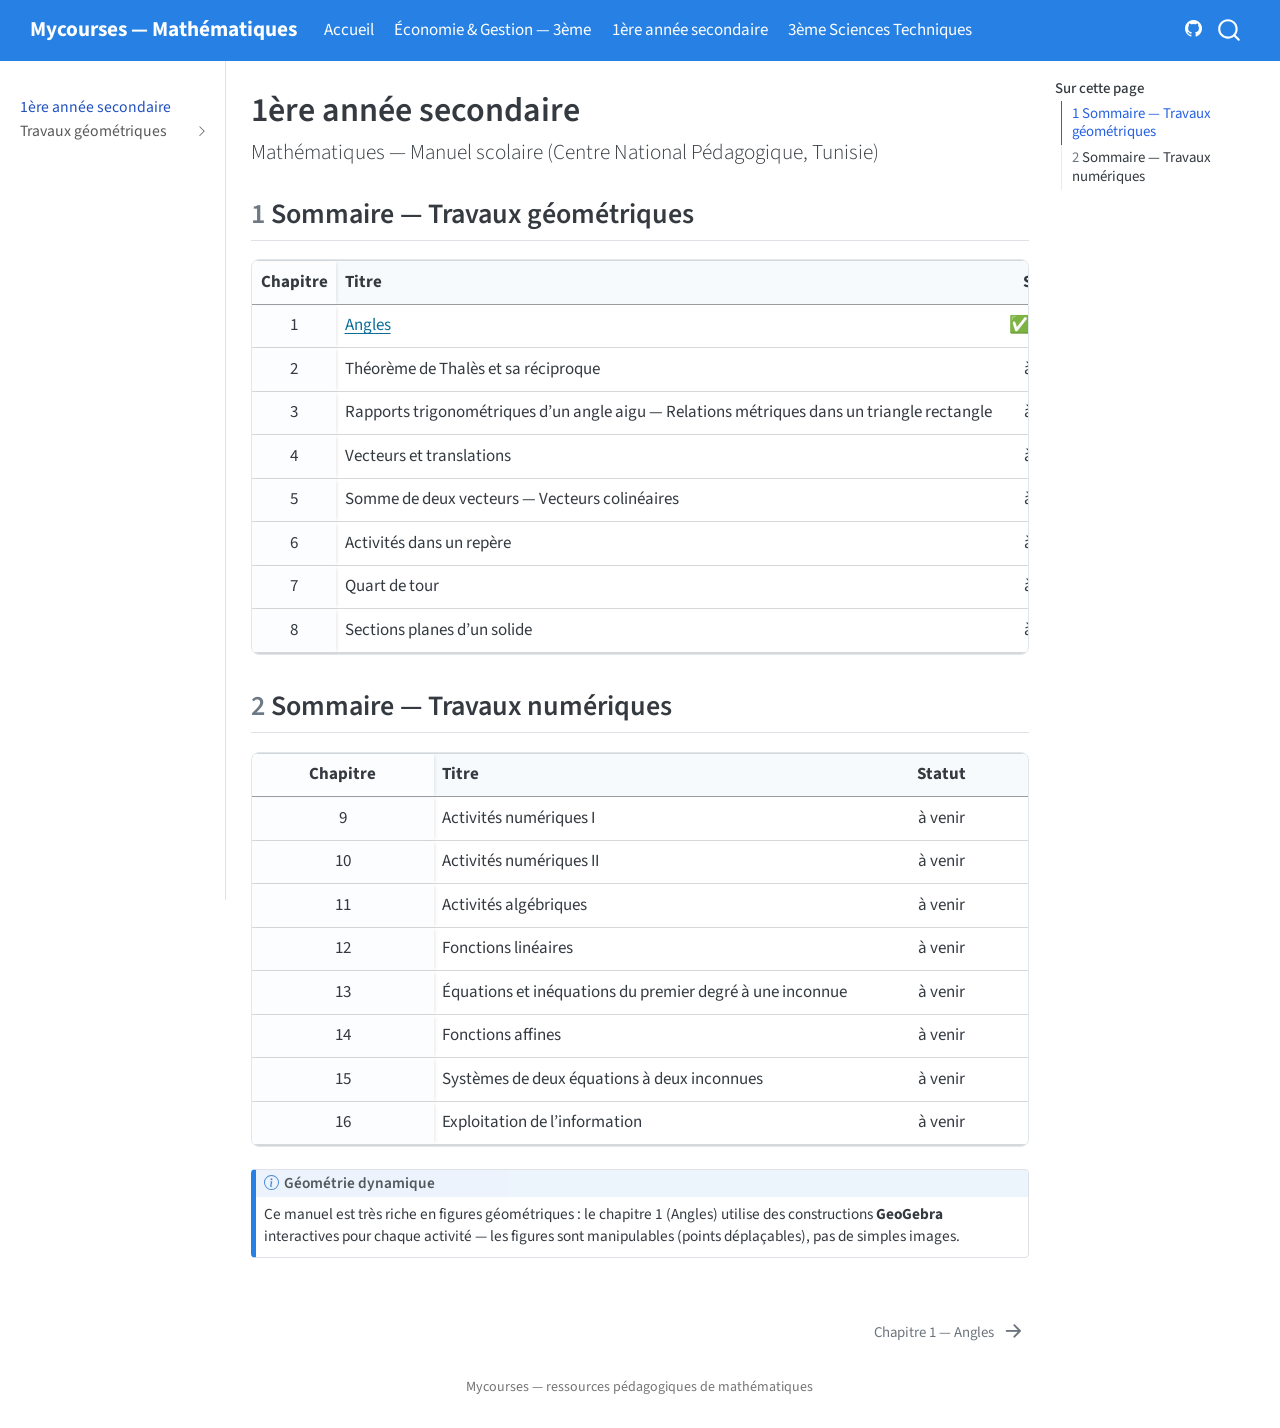
==== 1ere-annee/index.html @ e0e10d2c "Built site for gh-pages" ====
<!DOCTYPE html>
<html xmlns="http://www.w3.org/1999/xhtml" lang="fr" xml:lang="fr"><head>

<meta charset="utf-8">
<meta name="generator" content="quarto-1.9.30">

<meta name="viewport" content="width=device-width, initial-scale=1.0, user-scalable=yes">


<title>1ère année secondaire – Mycourses — Mathématiques</title>
<style>
/* Default styles provided by pandoc.
** See https://pandoc.org/MANUAL.html#variables-for-html for config info.
*/
code{white-space: pre-wrap;}
span.smallcaps{font-variant: small-caps;}
div.columns{display: flex; gap: min(4vw, 1.5em);}
div.column{flex: auto; overflow-x: auto;}
div.hanging-indent{margin-left: 1.5em; text-indent: -1.5em;}
ul.task-list{list-style: none;}
ul.task-list li input[type="checkbox"] {
  width: 0.8em;
  margin: 0 0.8em 0.2em -1em; /* quarto-specific, see https://github.com/quarto-dev/quarto-cli/issues/4556 */ 
  vertical-align: middle;
}
</style>


<script src="../site_libs/quarto-nav/quarto-nav.js"></script>
<script src="../site_libs/quarto-nav/headroom.min.js"></script>
<script src="../site_libs/clipboard/clipboard.min.js"></script>
<script src="../site_libs/quarto-search/autocomplete.umd.js"></script>
<script src="../site_libs/quarto-search/fuse.min.js"></script>
<script src="../site_libs/quarto-search/quarto-search.js"></script>
<meta name="quarto:offset" content="../">
<link href="../1ere-annee/chapitre-01-angles.html" rel="next">
<script src="../site_libs/quarto-html/quarto.js" type="module"></script>
<script src="../site_libs/quarto-html/tabsets/tabsets.js" type="module"></script>
<script src="../site_libs/quarto-html/popper.min.js"></script>
<script src="../site_libs/quarto-html/tippy.umd.min.js"></script>
<script src="../site_libs/quarto-html/anchor.min.js"></script>
<link href="../site_libs/quarto-html/tippy.css" rel="stylesheet">
<link href="../site_libs/quarto-html/quarto-syntax-highlighting-a37ad5cf1d2f8277837153f05fc1f70b.css" rel="stylesheet" id="quarto-text-highlighting-styles">
<script src="../site_libs/bootstrap/bootstrap.min.js"></script>
<link href="../site_libs/bootstrap/bootstrap-icons.css" rel="stylesheet">
<link href="../site_libs/bootstrap/bootstrap-ae62c868cad7ab4f4b4892f1b5edfc38.min.css" rel="stylesheet" append-hash="true" id="quarto-bootstrap" data-mode="light">
<script src="../site_libs/quarto-contrib/live-runtime/live-runtime.js" type="module"></script>
<link href="../site_libs/quarto-contrib/live-runtime/live-runtime.css" rel="stylesheet">
<script id="quarto-search-options" type="application/json">{
  "location": "navbar",
  "copy-button": false,
  "collapse-after": 3,
  "panel-placement": "end",
  "type": "overlay",
  "limit": 50,
  "keyboard-shortcut": [
    "f",
    "/",
    "s"
  ],
  "show-item-context": false,
  "language": {
    "search-no-results-text": "Pas de résultats",
    "search-matching-documents-text": "documents trouvés",
    "search-copy-link-title": "Copier le lien vers la recherche",
    "search-hide-matches-text": "Cacher les correspondances additionnelles",
    "search-more-match-text": "correspondance de plus dans ce document",
    "search-more-matches-text": "correspondances de plus dans ce document",
    "search-clear-button-title": "Effacer",
    "search-text-placeholder": "",
    "search-detached-cancel-button-title": "Annuler",
    "search-submit-button-title": "Envoyer",
    "search-label": "Recherche"
  }
}</script>
<style>html{ scroll-behavior: smooth; }</style>
<script type="module" src="../site_libs/quarto-ojs/quarto-ojs-runtime.js"></script>
<link href="../site_libs/quarto-ojs/quarto-ojs.css" rel="stylesheet">


<link rel="stylesheet" href="../styles.css">
</head>

<body class="nav-sidebar docked nav-fixed quarto-light">

<div id="quarto-search-results"></div>
  <header id="quarto-header" class="headroom fixed-top">
    <nav class="navbar navbar-expand-lg " data-bs-theme="dark">
      <div class="navbar-container container-fluid">
      <div class="navbar-brand-container mx-auto">
    <a class="navbar-brand" href="../index.html">
    <span class="navbar-title">Mycourses — Mathématiques</span>
    </a>
  </div>
            <div id="quarto-search" class="" title="Recherche"></div>
          <button class="navbar-toggler" type="button" data-bs-toggle="collapse" data-bs-target="#navbarCollapse" aria-controls="navbarCollapse" role="menu" aria-expanded="false" aria-label="Basculer la navigation" onclick="if (window.quartoToggleHeadroom) { window.quartoToggleHeadroom(); }">
  <span class="navbar-toggler-icon"></span>
</button>
          <div class="collapse navbar-collapse" id="navbarCollapse">
            <ul class="navbar-nav navbar-nav-scroll me-auto">
  <li class="nav-item">
    <a class="nav-link" href="../index.html"> 
<span class="menu-text">Accueil</span></a>
  </li>  
  <li class="nav-item">
    <a class="nav-link" href="../economie-gestion-3eme/index.html"> 
<span class="menu-text">Économie &amp; Gestion — 3ème</span></a>
  </li>  
  <li class="nav-item">
    <a class="nav-link active" href="../1ere-annee/index.html" aria-current="page"> 
<span class="menu-text">1ère année secondaire</span></a>
  </li>  
  <li class="nav-item">
    <a class="nav-link" href="../3eme-technique/index.html"> 
<span class="menu-text">3ème Sciences Techniques</span></a>
  </li>  
</ul>
          </div> <!-- /navcollapse -->
            <div class="quarto-navbar-tools">
    <a href="https://github.com/nevermind78/mycourses" title="GitHub" class="quarto-navigation-tool px-1" aria-label="GitHub"><i class="bi bi-github"></i></a>
</div>
      </div> <!-- /container-fluid -->
    </nav>
  <nav class="quarto-secondary-nav">
    <div class="container-fluid d-flex">
      <button type="button" class="quarto-btn-toggle btn" data-bs-toggle="collapse" role="button" data-bs-target=".quarto-sidebar-collapse-item" aria-controls="quarto-sidebar" aria-expanded="false" aria-label="Basculer la barre latérale" onclick="if (window.quartoToggleHeadroom) { window.quartoToggleHeadroom(); }">
        <i class="bi bi-layout-text-sidebar-reverse"></i>
      </button>
        <nav class="quarto-page-breadcrumbs" aria-label="breadcrumb"><ol class="breadcrumb"><li class="breadcrumb-item"><a href="../1ere-annee/index.html">1ère année secondaire</a></li></ol></nav>
        <a class="flex-grow-1" role="navigation" data-bs-toggle="collapse" data-bs-target=".quarto-sidebar-collapse-item" aria-controls="quarto-sidebar" aria-expanded="false" aria-label="Basculer la barre latérale" onclick="if (window.quartoToggleHeadroom) { window.quartoToggleHeadroom(); }">      
        </a>
    </div>
  </nav>
</header>
<!-- content -->
<div id="quarto-content" class="quarto-container page-columns page-rows-contents page-layout-article page-navbar">
<!-- sidebar -->
  <nav id="quarto-sidebar" class="sidebar collapse collapse-horizontal quarto-sidebar-collapse-item sidebar-navigation docked overflow-auto">
    <div class="sidebar-menu-container"> 
    <ul class="list-unstyled mt-1">
        <li class="sidebar-item">
  <div class="sidebar-item-container"> 
  <a href="../1ere-annee/index.html" class="sidebar-item-text sidebar-link active">
 <span class="menu-text">1ère année secondaire</span></a>
  </div>
</li>
        <li class="sidebar-item sidebar-item-section">
      <div class="sidebar-item-container"> 
            <a class="sidebar-item-text sidebar-link text-start collapsed" data-bs-toggle="collapse" data-bs-target="#quarto-sidebar-section-1" role="navigation" aria-expanded="false">
 <span class="menu-text">Travaux géométriques</span></a>
          <a class="sidebar-item-toggle text-start collapsed" data-bs-toggle="collapse" data-bs-target="#quarto-sidebar-section-1" role="navigation" aria-expanded="false" aria-label="Basculer la section">
            <i class="bi bi-chevron-right ms-2"></i>
          </a> 
      </div>
      <ul id="quarto-sidebar-section-1" class="collapse list-unstyled sidebar-section depth1 ">  
          <li class="sidebar-item">
  <div class="sidebar-item-container"> 
  <a href="../1ere-annee/chapitre-01-angles.html" class="sidebar-item-text sidebar-link">
 <span class="menu-text">Chapitre 1 — Angles</span></a>
  </div>
</li>
      </ul>
  </li>
    </ul>
    </div>
</nav>
<div id="quarto-sidebar-glass" class="quarto-sidebar-collapse-item" data-bs-toggle="collapse" data-bs-target=".quarto-sidebar-collapse-item"></div>
<!-- margin-sidebar -->
    <div id="quarto-margin-sidebar" class="sidebar margin-sidebar">
        <nav id="TOC" role="doc-toc" class="toc-active">
    <h2 id="toc-title">Sur cette page</h2>
   
  <ul>
  <li><a href="#sommaire-travaux-géométriques" id="toc-sommaire-travaux-géométriques" class="nav-link active" data-scroll-target="#sommaire-travaux-géométriques"><span class="header-section-number">1</span> Sommaire — Travaux géométriques</a></li>
  <li><a href="#sommaire-travaux-numériques" id="toc-sommaire-travaux-numériques" class="nav-link" data-scroll-target="#sommaire-travaux-numériques"><span class="header-section-number">2</span> Sommaire — Travaux numériques</a></li>
  </ul>
</nav>
    </div>
<!-- main -->
<main class="content" id="quarto-document-content">

<header id="title-block-header" class="quarto-title-block default">
<div class="quarto-title">
<h1 class="title">1ère année secondaire</h1>
<p class="subtitle lead">Mathématiques — Manuel scolaire (Centre National Pédagogique, Tunisie)</p>
</div>



<div class="quarto-title-meta">

    
  
    
  </div>
  


</header>


<section id="sommaire-travaux-géométriques" class="level2" data-number="1">
<h2 data-number="1" class="anchored" data-anchor-id="sommaire-travaux-géométriques"><span class="header-section-number">1</span> Sommaire — Travaux géométriques</h2>
<div class="table-scroll-wrap">
<table class="caption-top table">
<thead>
<tr class="header">
<th style="text-align: center;">Chapitre</th>
<th>Titre</th>
<th style="text-align: center;">Statut</th>
</tr>
</thead>
<tbody>
<tr class="odd">
<td style="text-align: center;">1</td>
<td><a href="../1ere-annee/chapitre-01-angles.html">Angles</a></td>
<td style="text-align: center;">✅ en ligne</td>
</tr>
<tr class="even">
<td style="text-align: center;">2</td>
<td>Théorème de Thalès et sa réciproque</td>
<td style="text-align: center;">à venir</td>
</tr>
<tr class="odd">
<td style="text-align: center;">3</td>
<td>Rapports trigonométriques d’un angle aigu — Relations métriques dans un triangle rectangle</td>
<td style="text-align: center;">à venir</td>
</tr>
<tr class="even">
<td style="text-align: center;">4</td>
<td>Vecteurs et translations</td>
<td style="text-align: center;">à venir</td>
</tr>
<tr class="odd">
<td style="text-align: center;">5</td>
<td>Somme de deux vecteurs — Vecteurs colinéaires</td>
<td style="text-align: center;">à venir</td>
</tr>
<tr class="even">
<td style="text-align: center;">6</td>
<td>Activités dans un repère</td>
<td style="text-align: center;">à venir</td>
</tr>
<tr class="odd">
<td style="text-align: center;">7</td>
<td>Quart de tour</td>
<td style="text-align: center;">à venir</td>
</tr>
<tr class="even">
<td style="text-align: center;">8</td>
<td>Sections planes d’un solide</td>
<td style="text-align: center;">à venir</td>
</tr>
</tbody>
</table>
</div>
</section>
<section id="sommaire-travaux-numériques" class="level2" data-number="2">
<h2 data-number="2" class="anchored" data-anchor-id="sommaire-travaux-numériques"><span class="header-section-number">2</span> Sommaire — Travaux numériques</h2>
<div class="table-scroll-wrap">
<table class="caption-top table">
<colgroup>
<col style="width: 36%">
<col style="width: 27%">
<col style="width: 36%">
</colgroup>
<thead>
<tr class="header">
<th style="text-align: center;">Chapitre</th>
<th>Titre</th>
<th style="text-align: center;">Statut</th>
</tr>
</thead>
<tbody>
<tr class="odd">
<td style="text-align: center;">9</td>
<td>Activités numériques I</td>
<td style="text-align: center;">à venir</td>
</tr>
<tr class="even">
<td style="text-align: center;">10</td>
<td>Activités numériques II</td>
<td style="text-align: center;">à venir</td>
</tr>
<tr class="odd">
<td style="text-align: center;">11</td>
<td>Activités algébriques</td>
<td style="text-align: center;">à venir</td>
</tr>
<tr class="even">
<td style="text-align: center;">12</td>
<td>Fonctions linéaires</td>
<td style="text-align: center;">à venir</td>
</tr>
<tr class="odd">
<td style="text-align: center;">13</td>
<td>Équations et inéquations du premier degré à une inconnue</td>
<td style="text-align: center;">à venir</td>
</tr>
<tr class="even">
<td style="text-align: center;">14</td>
<td>Fonctions affines</td>
<td style="text-align: center;">à venir</td>
</tr>
<tr class="odd">
<td style="text-align: center;">15</td>
<td>Systèmes de deux équations à deux inconnues</td>
<td style="text-align: center;">à venir</td>
</tr>
<tr class="even">
<td style="text-align: center;">16</td>
<td>Exploitation de l’information</td>
<td style="text-align: center;">à venir</td>
</tr>
</tbody>
</table>
</div>
<div class="callout callout-style-default callout-note callout-titled">
<div class="callout-header d-flex align-content-center">
<div class="callout-icon-container">
<i class="callout-icon"></i>
</div>
<div class="callout-title-container flex-fill">
<span class="screen-reader-only">Note</span>Géométrie dynamique
</div>
</div>
<div class="callout-body-container callout-body">
<p>Ce manuel est très riche en figures géométriques : le chapitre 1 (Angles) utilise des constructions <strong>GeoGebra</strong> interactives pour chaque activité — les figures sont manipulables (points déplaçables), pas de simples images.</p>
</div>
</div>


<script type="ojs-module-contents">
eyJjb250ZW50cyI6W119
</script>
<div id="exercise-loading-indicator" class="exercise-loading-indicator d-none d-flex align-items-center gap-2">
<div id="exercise-loading-status" class="d-flex gap-2">

</div>
<div class="spinner-grow spinner-grow-sm">

</div>
</div>
<script type="vfs-file">
W10=
</script>
</section>

<a onclick="window.scrollTo(0, 0); return false;" role="button" id="quarto-back-to-top"><i class="bi bi-arrow-up"></i> Retour au sommet</a></main> <!-- /main -->
<script type="ojs-module-contents">
eyJjb250ZW50cyI6W119
</script>
<script type="module">
if (window.location.protocol === "file:") { alert("The OJS runtime does not work with file:// URLs. Please use a web server to view this document."); }
window._ojs.paths.runtimeToDoc = "../../1ere-annee";
window._ojs.paths.runtimeToRoot = "../..";
window._ojs.paths.docToRoot = "..";
window._ojs.selfContained = false;
window._ojs.runtime.interpretFromScriptTags();
</script>
<script id="quarto-html-after-body" type="application/javascript">
  window.document.addEventListener("DOMContentLoaded", function (event) {
    const icon = "";
    const anchorJS = new window.AnchorJS();
    anchorJS.options = {
      placement: 'right',
      icon: icon
    };
    anchorJS.add('.anchored');
    const isCodeAnnotation = (el) => {
      for (const clz of el.classList) {
        if (clz.startsWith('code-annotation-')) {                     
          return true;
        }
      }
      return false;
    }
    const onCopySuccess = function(e) {
      // button target
      const button = e.trigger;
      // don't keep focus
      button.blur();
      // flash "checked"
      button.classList.add('code-copy-button-checked');
      var currentTitle = button.getAttribute("title");
      button.setAttribute("title", "Copié");
      let tooltip;
      if (window.bootstrap) {
        button.setAttribute("data-bs-toggle", "tooltip");
        button.setAttribute("data-bs-placement", "left");
        button.setAttribute("data-bs-title", "Copié");
        tooltip = new bootstrap.Tooltip(button, 
          { trigger: "manual", 
            customClass: "code-copy-button-tooltip",
            offset: [0, -8]});
        tooltip.show();    
      }
      setTimeout(function() {
        if (tooltip) {
          tooltip.hide();
          button.removeAttribute("data-bs-title");
          button.removeAttribute("data-bs-toggle");
          button.removeAttribute("data-bs-placement");
        }
        button.setAttribute("title", currentTitle);
        button.classList.remove('code-copy-button-checked');
      }, 1000);
      // clear code selection
      e.clearSelection();
    }
    const getTextToCopy = function(trigger) {
      const outerScaffold = trigger.parentElement.cloneNode(true);
      const codeEl = outerScaffold.querySelector('code');
      for (const childEl of codeEl.children) {
        if (isCodeAnnotation(childEl)) {
          childEl.remove();
        }
      }
      return codeEl.innerText;
    }
    const clipboard = new window.ClipboardJS('.code-copy-button:not([data-in-quarto-modal])', {
      text: getTextToCopy
    });
    clipboard.on('success', onCopySuccess);
    if (window.document.getElementById('quarto-embedded-source-code-modal')) {
      const clipboardModal = new window.ClipboardJS('.code-copy-button[data-in-quarto-modal]', {
        text: getTextToCopy,
        container: window.document.getElementById('quarto-embedded-source-code-modal')
      });
      clipboardModal.on('success', onCopySuccess);
    }
      var localhostRegex = new RegExp(/^(?:http|https):\/\/localhost\:?[0-9]*\//);
      var mailtoRegex = new RegExp(/^mailto:/);
        var filterRegex = new RegExp("https:\/\/nevermind78\.github\.io\/mycourses\/");
      var isInternal = (href) => {
          return filterRegex.test(href) || localhostRegex.test(href) || mailtoRegex.test(href);
      }
      // Inspect non-navigation links and adorn them if external
     var links = window.document.querySelectorAll('a[href]:not(.nav-link):not(.navbar-brand):not(.toc-action):not(.sidebar-link):not(.sidebar-item-toggle):not(.pagination-link):not(.no-external):not([aria-hidden]):not(.dropdown-item):not(.quarto-navigation-tool):not(.about-link)');
      for (var i=0; i<links.length; i++) {
        const link = links[i];
        if (!isInternal(link.href)) {
          // undo the damage that might have been done by quarto-nav.js in the case of
          // links that we want to consider external
          if (link.dataset.originalHref !== undefined) {
            link.href = link.dataset.originalHref;
          }
        }
      }
    function tippyHover(el, contentFn, onTriggerFn, onUntriggerFn) {
      const config = {
        allowHTML: true,
        maxWidth: 500,
        delay: 100,
        arrow: false,
        appendTo: function(el) {
            return el.parentElement;
        },
        interactive: true,
        interactiveBorder: 10,
        theme: 'quarto',
        placement: 'bottom-start',
      };
      if (contentFn) {
        config.content = contentFn;
      }
      if (onTriggerFn) {
        config.onTrigger = onTriggerFn;
      }
      if (onUntriggerFn) {
        config.onUntrigger = onUntriggerFn;
      }
      window.tippy(el, config); 
    }
    const noterefs = window.document.querySelectorAll('a[role="doc-noteref"]');
    for (var i=0; i<noterefs.length; i++) {
      const ref = noterefs[i];
      tippyHover(ref, function() {
        // use id or data attribute instead here
        let href = ref.getAttribute('data-footnote-href') || ref.getAttribute('href');
        try { href = new URL(href).hash; } catch {}
        const id = href.replace(/^#\/?/, "");
        const note = window.document.getElementById(id);
        if (note) {
          return note.innerHTML;
        } else {
          return "";
        }
      });
    }
    const xrefs = window.document.querySelectorAll('a.quarto-xref');
    const processXRef = (id, note) => {
      // Strip column container classes
      const stripColumnClz = (el) => {
        el.classList.remove("page-full", "page-columns");
        if (el.children) {
          for (const child of el.children) {
            stripColumnClz(child);
          }
        }
      }
      stripColumnClz(note)
      if (id === null || id.startsWith('sec-')) {
        // Special case sections, only their first couple elements
        const container = document.createElement("div");
        if (note.children && note.children.length > 2) {
          container.appendChild(note.children[0].cloneNode(true));
          for (let i = 1; i < note.children.length; i++) {
            const child = note.children[i];
            if (child.tagName === "P" && child.innerText === "") {
              continue;
            } else {
              container.appendChild(child.cloneNode(true));
              break;
            }
          }
          if (window.Quarto?.typesetMath) {
            window.Quarto.typesetMath(container);
          }
          return container.innerHTML
        } else {
          if (window.Quarto?.typesetMath) {
            window.Quarto.typesetMath(note);
          }
          return note.innerHTML;
        }
      } else {
        // Remove any anchor links if they are present
        const anchorLink = note.querySelector('a.anchorjs-link');
        if (anchorLink) {
          anchorLink.remove();
        }
        if (window.Quarto?.typesetMath) {
          window.Quarto.typesetMath(note);
        }
        if (note.classList.contains("callout")) {
          return note.outerHTML;
        } else {
          return note.innerHTML;
        }
      }
    }
    for (var i=0; i<xrefs.length; i++) {
      const xref = xrefs[i];
      tippyHover(xref, undefined, function(instance) {
        instance.disable();
        let url = xref.getAttribute('href');
        let hash = undefined; 
        if (url.startsWith('#')) {
          hash = url;
        } else {
          try { hash = new URL(url).hash; } catch {}
        }
        if (hash) {
          const id = hash.replace(/^#\/?/, "");
          const note = window.document.getElementById(id);
          if (note !== null) {
            try {
              const html = processXRef(id, note.cloneNode(true));
              instance.setContent(html);
            } finally {
              instance.enable();
              instance.show();
            }
          } else {
            // See if we can fetch this
            fetch(url.split('#')[0])
            .then(res => res.text())
            .then(html => {
              const parser = new DOMParser();
              const htmlDoc = parser.parseFromString(html, "text/html");
              const note = htmlDoc.getElementById(id);
              if (note !== null) {
                const html = processXRef(id, note);
                instance.setContent(html);
              } 
            }).finally(() => {
              instance.enable();
              instance.show();
            });
          }
        } else {
          // See if we can fetch a full url (with no hash to target)
          // This is a special case and we should probably do some content thinning / targeting
          fetch(url)
          .then(res => res.text())
          .then(html => {
            const parser = new DOMParser();
            const htmlDoc = parser.parseFromString(html, "text/html");
            const note = htmlDoc.querySelector('main.content');
            if (note !== null) {
              // This should only happen for chapter cross references
              // (since there is no id in the URL)
              // remove the first header
              if (note.children.length > 0 && note.children[0].tagName === "HEADER") {
                note.children[0].remove();
              }
              const html = processXRef(null, note);
              instance.setContent(html);
            } 
          }).finally(() => {
            instance.enable();
            instance.show();
          });
        }
      }, function(instance) {
      });
    }
        let selectedAnnoteEl;
        const selectorForAnnotation = ( cell, annotation) => {
          let cellAttr = 'data-code-cell="' + cell + '"';
          let lineAttr = 'data-code-annotation="' +  annotation + '"';
          const selector = 'span[' + cellAttr + '][' + lineAttr + ']';
          return selector;
        }
        const selectCodeLines = (annoteEl) => {
          const doc = window.document;
          const targetCell = annoteEl.getAttribute("data-target-cell");
          const targetAnnotation = annoteEl.getAttribute("data-target-annotation");
          const annoteSpan = window.document.querySelector(selectorForAnnotation(targetCell, targetAnnotation));
          const lines = annoteSpan.getAttribute("data-code-lines").split(",");
          const lineIds = lines.map((line) => {
            return targetCell + "-" + line;
          })
          let top = null;
          let height = null;
          let parent = null;
          if (lineIds.length > 0) {
              //compute the position of the single el (top and bottom and make a div)
              const el = window.document.getElementById(lineIds[0]);
              top = el.offsetTop;
              height = el.offsetHeight;
              parent = el.parentElement.parentElement;
            if (lineIds.length > 1) {
              const lastEl = window.document.getElementById(lineIds[lineIds.length - 1]);
              const bottom = lastEl.offsetTop + lastEl.offsetHeight;
              height = bottom - top;
            }
            if (top !== null && height !== null && parent !== null) {
              // cook up a div (if necessary) and position it 
              let div = window.document.getElementById("code-annotation-line-highlight");
              if (div === null) {
                div = window.document.createElement("div");
                div.setAttribute("id", "code-annotation-line-highlight");
                div.style.position = 'absolute';
                parent.appendChild(div);
              }
              div.style.top = top - 2 + "px";
              div.style.height = height + 4 + "px";
              div.style.left = 0;
              let gutterDiv = window.document.getElementById("code-annotation-line-highlight-gutter");
              if (gutterDiv === null) {
                gutterDiv = window.document.createElement("div");
                gutterDiv.setAttribute("id", "code-annotation-line-highlight-gutter");
                gutterDiv.style.position = 'absolute';
                const codeCell = window.document.getElementById(targetCell);
                const gutter = codeCell.querySelector('.code-annotation-gutter');
                gutter.appendChild(gutterDiv);
              }
              gutterDiv.style.top = top - 2 + "px";
              gutterDiv.style.height = height + 4 + "px";
            }
            selectedAnnoteEl = annoteEl;
          }
        };
        const unselectCodeLines = () => {
          const elementsIds = ["code-annotation-line-highlight", "code-annotation-line-highlight-gutter"];
          elementsIds.forEach((elId) => {
            const div = window.document.getElementById(elId);
            if (div) {
              div.remove();
            }
          });
          selectedAnnoteEl = undefined;
        };
          // Handle positioning of the toggle
      window.addEventListener(
        "resize",
        throttle(() => {
          elRect = undefined;
          if (selectedAnnoteEl) {
            selectCodeLines(selectedAnnoteEl);
          }
        }, 10)
      );
      function throttle(fn, ms) {
      let throttle = false;
      let timer;
        return (...args) => {
          if(!throttle) { // first call gets through
              fn.apply(this, args);
              throttle = true;
          } else { // all the others get throttled
              if(timer) clearTimeout(timer); // cancel #2
              timer = setTimeout(() => {
                fn.apply(this, args);
                timer = throttle = false;
              }, ms);
          }
        };
      }
        // Attach click handler to the DT
        const annoteDls = window.document.querySelectorAll('dt[data-target-cell]');
        for (const annoteDlNode of annoteDls) {
          annoteDlNode.addEventListener('click', (event) => {
            const clickedEl = event.target;
            if (clickedEl !== selectedAnnoteEl) {
              unselectCodeLines();
              const activeEl = window.document.querySelector('dt[data-target-cell].code-annotation-active');
              if (activeEl) {
                activeEl.classList.remove('code-annotation-active');
              }
              selectCodeLines(clickedEl);
              clickedEl.classList.add('code-annotation-active');
            } else {
              // Unselect the line
              unselectCodeLines();
              clickedEl.classList.remove('code-annotation-active');
            }
          });
        }
    const findCites = (el) => {
      const parentEl = el.parentElement;
      if (parentEl) {
        const cites = parentEl.dataset.cites;
        if (cites) {
          return {
            el,
            cites: cites.split(' ')
          };
        } else {
          return findCites(el.parentElement)
        }
      } else {
        return undefined;
      }
    };
    var bibliorefs = window.document.querySelectorAll('a[role="doc-biblioref"]');
    for (var i=0; i<bibliorefs.length; i++) {
      const ref = bibliorefs[i];
      const citeInfo = findCites(ref);
      if (citeInfo) {
        tippyHover(citeInfo.el, function() {
          var popup = window.document.createElement('div');
          citeInfo.cites.forEach(function(cite) {
            var citeDiv = window.document.createElement('div');
            citeDiv.classList.add('hanging-indent');
            citeDiv.classList.add('csl-entry');
            var biblioDiv = window.document.getElementById('ref-' + cite);
            if (biblioDiv) {
              citeDiv.innerHTML = biblioDiv.innerHTML;
            }
            popup.appendChild(citeDiv);
          });
          return popup.innerHTML;
        });
      }
    }
  });
  </script>
<nav class="page-navigation">
  <div class="nav-page nav-page-previous">
  </div>
  <div class="nav-page nav-page-next">
      <a href="../1ere-annee/chapitre-01-angles.html" class="pagination-link" aria-label="Chapitre 1 — Angles">
        <span class="nav-page-text">Chapitre 1 — Angles</span> <i class="bi bi-arrow-right-short"></i>
      </a>
  </div>
</nav>
</div> <!-- /content -->
<footer class="footer">
  <div class="nav-footer">
    <div class="nav-footer-left">
      &nbsp;
    </div>   
    <div class="nav-footer-center">
<p>Mycourses — ressources pédagogiques de mathématiques</p>
</div>
    <div class="nav-footer-right">
      &nbsp;
    </div>
  </div>
</footer>




<script src="../site_libs/quarto-html/zenscroll-min.js"></script>
</body></html>
---- site_libs/quarto-html/tippy.css ----
.tippy-box[data-animation=fade][data-state=hidden]{opacity:0}[data-tippy-root]{max-width:calc(100vw - 10px)}.tippy-box{position:relative;background-color:#333;color:#fff;border-radius:4px;font-size:14px;line-height:1.4;white-space:normal;outline:0;transition-property:transform,visibility,opacity}.tippy-box[data-placement^=top]>.tippy-arrow{bottom:0}.tippy-box[data-placement^=top]>.tippy-arrow:before{bottom:-7px;left:0;border-width:8px 8px 0;border-top-color:initial;transform-origin:center top}.tippy-box[data-placement^=bottom]>.tippy-arrow{top:0}.tippy-box[data-placement^=bottom]>.tippy-arrow:before{top:-7px;left:0;border-width:0 8px 8px;border-bottom-color:initial;transform-origin:center bottom}.tippy-box[data-placement^=left]>.tippy-arrow{right:0}.tippy-box[data-placement^=left]>.tippy-arrow:before{border-width:8px 0 8px 8px;border-left-color:initial;right:-7px;transform-origin:center left}.tippy-box[data-placement^=right]>.tippy-arrow{left:0}.tippy-box[data-placement^=right]>.tippy-arrow:before{left:-7px;border-width:8px 8px 8px 0;border-right-color:initial;transform-origin:center right}.tippy-box[data-inertia][data-state=visible]{transition-timing-function:cubic-bezier(.54,1.5,.38,1.11)}.tippy-arrow{width:16px;height:16px;color:#333}.tippy-arrow:before{content:"";position:absolute;border-color:transparent;border-style:solid}.tippy-content{position:relative;padding:5px 9px;z-index:1}
---- site_libs/quarto-html/quarto-syntax-highlighting-a37ad5cf1d2f8277837153f05fc1f70b.css ----
/* quarto syntax highlight colors */
:root {
  --quarto-hl-al-color: #ff5555;
  --quarto-hl-an-color: #6a737d;
  --quarto-hl-at-color: #d73a49;
  --quarto-hl-bn-color: #005cc5;
  --quarto-hl-bu-color: #d73a49;
  --quarto-hl-ch-color: #032f62;
  --quarto-hl-co-color: #6a737d;
  --quarto-hl-cv-color: #6a737d;
  --quarto-hl-cn-color: #005cc5;
  --quarto-hl-cf-color: #d73a49;
  --quarto-hl-dt-color: #d73a49;
  --quarto-hl-dv-color: #005cc5;
  --quarto-hl-do-color: #6a737d;
  --quarto-hl-er-color: #ff5555;
  --quarto-hl-ex-color: #d73a49;
  --quarto-hl-fl-color: #005cc5;
  --quarto-hl-fu-color: #6f42c1;
  --quarto-hl-im-color: #032f62;
  --quarto-hl-in-color: #6a737d;
  --quarto-hl-kw-color: #d73a49;
  --quarto-hl-op-color: #24292e;
  --quarto-hl-pp-color: #d73a49;
  --quarto-hl-re-color: #6a737d;
  --quarto-hl-sc-color: #005cc5;
  --quarto-hl-ss-color: #032f62;
  --quarto-hl-st-color: #032f62;
  --quarto-hl-va-color: #e36209;
  --quarto-hl-vs-color: #032f62;
  --quarto-hl-wa-color: #ff5555;
}

/* other quarto variables */
:root {
  --quarto-font-monospace: SFMono-Regular, Menlo, Monaco, Consolas, "Liberation Mono", "Courier New", monospace;
}

/* syntax highlight based on Pandoc's rules */
pre > code.sourceCode > span {
  color: #24292e;
}

code.sourceCode > span {
  color: #24292e;
}

div.sourceCode,
div.sourceCode pre.sourceCode {
  color: #24292e;
}

/* Normal */
code span {
  color: #24292e;
}

/* Alert */
code span.al {
  font-weight: bold;
  color: #ff5555;
}

/* Annotation */
code span.an {
  color: #6a737d;
}

/* Attribute */
code span.at {
  color: #d73a49;
}

/* BaseN */
code span.bn {
  color: #005cc5;
}

/* BuiltIn */
code span.bu {
  color: #d73a49;
}

/* ControlFlow */
code span.cf {
  color: #d73a49;
}

/* Char */
code span.ch {
  color: #032f62;
}

/* Constant */
code span.cn {
  color: #005cc5;
}

/* Comment */
code span.co {
  color: #6a737d;
}

/* CommentVar */
code span.cv {
  color: #6a737d;
}

/* Documentation */
code span.do {
  color: #6a737d;
}

/* DataType */
code span.dt {
  color: #d73a49;
}

/* DecVal */
code span.dv {
  color: #005cc5;
}

/* Error */
code span.er {
  color: #ff5555;
  text-decoration: underline;
}

/* Extension */
code span.ex {
  font-weight: bold;
  color: #d73a49;
}

/* Float */
code span.fl {
  color: #005cc5;
}

/* Function */
code span.fu {
  color: #6f42c1;
}

/* Import */
code span.im {
  color: #032f62;
}

/* Information */
code span.in {
  color: #6a737d;
}

/* Keyword */
code span.kw {
  color: #d73a49;
}

/* Operator */
code span.op {
  color: #24292e;
}

/* Preprocessor */
code span.pp {
  color: #d73a49;
}

/* RegionMarker */
code span.re {
  color: #6a737d;
}

/* SpecialChar */
code span.sc {
  color: #005cc5;
}

/* SpecialString */
code span.ss {
  color: #032f62;
}

/* String */
code span.st {
  color: #032f62;
}

/* Variable */
code span.va {
  color: #e36209;
}

/* VerbatimString */
code span.vs {
  color: #032f62;
}

/* Warning */
code span.wa {
  color: #ff5555;
}

.prevent-inlining {
  content: "</";
}

/*# sourceMappingURL=258c77c36396f50ceffffd5b78ecef7b.css.map */
---- site_libs/quarto-contrib/live-runtime/live-runtime.css ----
.quarto-light{--exercise-main-color: var(--bs-body-color, var(--r-main-color, #212529));--exercise-output-color: var(--bs-black, #000000);--exercise-main-bg: var(--bs-body-bg, var(--r-background-color, #ffffff));--exercise-primary-rgb: var(--bs-primary-rgb, 13, 110, 253);--exercise-gray: var(--bs-gray-300, #dee2e6);--exercise-cap-bg: var(--bs-light-bg-subtle, #f8f8f8);--exercise-line-bg: rgba(var(--exercise-primary-rgb), .05);--exercise-line-gutter-bg: rgba(var(--exercise-primary-rgb), .1);--exercise-code-block-color: var(--quarto-scss-export-code-block-color, var(--exercise-main-color));--exercise-code-block-bg: var(--quarto-scss-export-code-block-bg, var(--exercise-main-bg))}.quarto-dark{--exercise-main-color: var(--bs-body-color, var(--r-main-color, #ffffff));--exercise-output-color: var(--bs-body-color, #ffffff);--exercise-main-bg: var(--bs-body-bg, var(--r-background-color, #222222));--exercise-primary-rgb: var(--bs-primary-rgb, 55, 90, 127);--exercise-gray: var(--bs-gray-700, #434343);--exercise-cap-bg: var(--bs-card-cap-bg, #505050);--exercise-line-bg: rgba(var(--exercise-primary-rgb), .2);--exercise-line-gutter-bg: rgba(var(--exercise-primary-rgb), .4);--exercise-code-block-color: var(--quarto-scss-export-code-block-color, var(--exercise-main-color));--exercise-code-block-bg: var(--quarto-scss-export-code-block-bg, var(--exercise-main-bg))}.webr-ojs-exercise.exercise-solution,.webr-ojs-exercise.exercise-hint{border:var(--exercise-gray) 1px solid;border-radius:5px;padding:1rem}.exercise-hint .exercise-hint,.exercise-solution .exercise-solution{border:none;padding:0}.webr-ojs-exercise.exercise-solution>.callout,.webr-ojs-exercise.exercise-hint>.callout{margin:-1rem;border:0}#exercise-loading-indicator{position:fixed;bottom:0;right:0;font-size:1.2rem;padding:.2rem .75rem;border:1px solid var(--exercise-gray);background-color:var(--exercise-cap-bg);border-top-left-radius:5px}#exercise-loading-indicator>.spinner-grow{min-width:1rem}.exercise-loading-details+.exercise-loading-details:before{content:"/ "}@media only screen and (max-width: 576px){#exercise-loading-indicator{font-size:.8rem;padding:.1rem .5rem}#exercise-loading-indicator>.spinner-grow{min-width:.66rem}#exercise-loading-indicator .gap-2{gap:.2rem!important}#exercise-loading-indicator .spinner-grow{--bs-spinner-width: .66rem;--bs-spinner-height: .66rem}}.btn.btn-exercise-editor:disabled,.btn.btn-exercise-editor.disabled,.btn-exercise-editor fieldset:disabled .btn{transition:opacity .5s}.card.exercise-editor .card-header a.btn{--bs-btn-padding-x: .5rem;--bs-btn-padding-y: .15rem;--bs-btn-font-size: .75rem}.quarto-dark .card.exercise-editor .card-header .btn.btn-outline-dark{--bs-btn-color: #f8f8f8;--bs-btn-border-color: #f8f8f8;--bs-btn-hover-color: #000;--bs-btn-hover-bg: #f8f8f8;--bs-btn-hover-border-color: #f8f8f8;--bs-btn-focus-shadow-rgb: 248, 248, 248;--bs-btn-active-color: #000;--bs-btn-active-bg: #f8f8f8;--bs-btn-active-border-color: #f8f8f8;--bs-btn-active-shadow: inset 0 3px 5px rgba(0, 0, 0, .125);--bs-btn-disabled-color: #f8f8f8;--bs-btn-disabled-bg: transparent;--bs-btn-disabled-border-color: #f8f8f8;--bs-btn-bg: transparent;--bs-gradient: none}.card.exercise-editor{--exercise-min-lines: 0;--exercise-max-lines: infinity;--exercise-font-size: var(--bs-body-font-size, 1rem)}.card.exercise-editor .card-header{padding:.5rem 1rem;background-color:var(--exercise-cap-bg);border-bottom:1px solid rgba(0,0,0,.175)}.card.exercise-editor .cm-editor{color:var(--exercise-code-block-color);background-color:var(--exercise-code-block-bg);max-height:calc(var(--exercise-max-lines) * 1.4 * var(--exercise-font-size) + 8px)}.card.exercise-editor .cm-content{caret-color:var(--exercise-code-block-color)}.card.exercise-editor .cm-cursor,.card.exercise-editor .cm-dropCursor{border-left-color:var(--exercise-code-block-color)}.card.exercise-editor .cm-focused .cm-selectionBackgroundm .cm-selectionBackground,.card.exercise-editor .cm-content ::selection{background-color:rgba(var(--exercise-primary-rgb),.1)}.card.exercise-editor .cm-activeLine{background-color:var(--exercise-line-bg)}.card.exercise-editor .cm-activeLineGutter{background-color:var(--exercise-line-gutter-bg)}.card.exercise-editor .cm-gutters{background-color:var(--exercise-cap-bg);color:var(--exercise-main-color);border-right:1px solid var(--exercise-gray)}.card.exercise-editor .cm-content,.card.exercise-editor .cm-gutter{min-height:calc(var(--exercise-min-lines) * 1.4 * var(--exercise-font-size) + 8px)}.card.exercise-editor .cm-scroller{line-height:1.4;overflow:auto}:root{--exercise-editor-hl-al: var(--quarto-hl-al-color, #AD0000);--exercise-editor-hl-an: var(--quarto-hl-an-color, #5E5E5E);--exercise-editor-hl-at: var(--quarto-hl-at-color, #657422);--exercise-editor-hl-bn: var(--quarto-hl-bn-color, #AD0000);--exercise-editor-hl-ch: var(--quarto-hl-ch-color, #20794D);--exercise-editor-hl-co: var(--quarto-hl-co-color, #5E5E5E);--exercise-editor-hl-cv: var(--quarto-hl-cv-color, #5E5E5E);--exercise-editor-hl-cn: var(--quarto-hl-cn-color, #8f5902);--exercise-editor-hl-cf: var(--quarto-hl-cf-color, #003B4F);--exercise-editor-hl-dt: var(--quarto-hl-dt-color, #AD0000);--exercise-editor-hl-dv: var(--quarto-hl-dv-color, #AD0000);--exercise-editor-hl-do: var(--quarto-hl-do-color, #5E5E5E);--exercise-editor-hl-er: var(--quarto-hl-er-color, #AD0000);--exercise-editor-hl-fl: var(--quarto-hl-fl-color, #AD0000);--exercise-editor-hl-fu: var(--quarto-hl-fu-color, #4758AB);--exercise-editor-hl-im: var(--quarto-hl-im-color, #00769E);--exercise-editor-hl-in: var(--quarto-hl-in-color, #5E5E5E);--exercise-editor-hl-kw: var(--quarto-hl-kw-color, #003B4F);--exercise-editor-hl-op: var(--quarto-hl-op-color, #5E5E5E);--exercise-editor-hl-ot: var(--quarto-hl-ot-color, #003B4F);--exercise-editor-hl-pp: var(--quarto-hl-pp-color, #AD0000);--exercise-editor-hl-sc: var(--quarto-hl-sc-color, #5E5E5E);--exercise-editor-hl-ss: var(--quarto-hl-ss-color, #20794D);--exercise-editor-hl-st: var(--quarto-hl-st-color, #20794D);--exercise-editor-hl-va: var(--quarto-hl-va-color, #111111);--exercise-editor-hl-vs: var(--quarto-hl-vs-color, #20794D);--exercise-editor-hl-wa: var(--quarto-hl-wa-color, #5E5E5E)}*[data-bs-theme=dark]{--exercise-editor-hl-al: var(--quarto-hl-al-color, #f07178);--exercise-editor-hl-an: var(--quarto-hl-an-color, #d4d0ab);--exercise-editor-hl-at: var(--quarto-hl-at-color, #00e0e0);--exercise-editor-hl-bn: var(--quarto-hl-bn-color, #d4d0ab);--exercise-editor-hl-bu: var(--quarto-hl-bu-color, #abe338);--exercise-editor-hl-ch: var(--quarto-hl-ch-color, #abe338);--exercise-editor-hl-co: var(--quarto-hl-co-color, #f8f8f2);--exercise-editor-hl-cv: var(--quarto-hl-cv-color, #ffd700);--exercise-editor-hl-cn: var(--quarto-hl-cn-color, #ffd700);--exercise-editor-hl-cf: var(--quarto-hl-cf-color, #ffa07a);--exercise-editor-hl-dt: var(--quarto-hl-dt-color, #ffa07a);--exercise-editor-hl-dv: var(--quarto-hl-dv-color, #d4d0ab);--exercise-editor-hl-do: var(--quarto-hl-do-color, #f8f8f2);--exercise-editor-hl-er: var(--quarto-hl-er-color, #f07178);--exercise-editor-hl-ex: var(--quarto-hl-ex-color, #00e0e0);--exercise-editor-hl-fl: var(--quarto-hl-fl-color, #d4d0ab);--exercise-editor-hl-fu: var(--quarto-hl-fu-color, #ffa07a);--exercise-editor-hl-im: var(--quarto-hl-im-color, #abe338);--exercise-editor-hl-in: var(--quarto-hl-in-color, #d4d0ab);--exercise-editor-hl-kw: var(--quarto-hl-kw-color, #ffa07a);--exercise-editor-hl-op: var(--quarto-hl-op-color, #ffa07a);--exercise-editor-hl-ot: var(--quarto-hl-ot-color, #00e0e0);--exercise-editor-hl-pp: var(--quarto-hl-pp-color, #dcc6e0);--exercise-editor-hl-re: var(--quarto-hl-re-color, #00e0e0);--exercise-editor-hl-sc: var(--quarto-hl-sc-color, #abe338);--exercise-editor-hl-ss: var(--quarto-hl-ss-color, #abe338);--exercise-editor-hl-st: var(--quarto-hl-st-color, #abe338);--exercise-editor-hl-va: var(--quarto-hl-va-color, #00e0e0);--exercise-editor-hl-vs: var(--quarto-hl-vs-color, #abe338);--exercise-editor-hl-wa: var(--quarto-hl-wa-color, #dcc6e0)}pre>code.sourceCode span.tok-keyword,.exercise-editor-body>.cm-editor span.tok-keyword{color:var(--exercise-editor-hl-kw)}pre>code.sourceCode span.tok-operator,.exercise-editor-body>.cm-editor span.tok-operator{color:var(--exercise-editor-hl-op)}pre>code.sourceCode span.tok-definitionOperator,.exercise-editor-body>.cm-editor span.tok-definitionOperator{color:var(--exercise-editor-hl-ot)}pre>code.sourceCode span.tok-compareOperator,.exercise-editor-body>.cm-editor span.tok-compareOperator{color:var(--exercise-editor-hl-ot)}pre>code.sourceCode span.tok-attributeName,.exercise-editor-body>.cm-editor span.tok-attributeName{color:var(--exercise-editor-hl-at)}pre>code.sourceCode span.tok-controlKeyword,.exercise-editor-body>.cm-editor span.tok-controlKeyword{color:var(--exercise-editor-hl-cf)}pre>code.sourceCode span.tok-comment,.exercise-editor-body>.cm-editor span.tok-comment{color:var(--exercise-editor-hl-co)}pre>code.sourceCode span.tok-string,.exercise-editor-body>.cm-editor span.tok-string{color:var(--exercise-editor-hl-st)}pre>code.sourceCode span.tok-string2,.exercise-editor-body>.cm-editor span.tok-string2{color:var(--exercise-editor-hl-ss)}pre>code.sourceCode span.tok-variableName,.exercise-editor-body>.cm-editor span.tok-variableName{color:var(--exercise-editor-hl-va)}pre>code.sourceCode span.tok-bool,pre>code.sourceCode span.tok-literal,pre>code.sourceCode span.tok-separator,.exercise-editor-body>.cm-editor span.tok-bool,.exercise-editor-body>.cm-editor span.tok-literal,.exercise-editor-body>.cm-editor span.tok-separator{color:var(--exercise-editor-hl-cn)}pre>code.sourceCode span.tok-bool,pre>code.sourceCode span.tok-literal,.exercise-editor-body>.cm-editor span.tok-bool,.exercise-editor-body>.cm-editor span.tok-literal{color:var(--exercise-editor-hl-cn)}pre>code.sourceCode span.tok-number,pre>code.sourceCode span.tok-integer,.exercise-editor-body>.cm-editor span.tok-number,.exercise-editor-body>.cm-editor span.tok-integer{color:var(--exercise-editor-hl-dv)}pre>code.sourceCode span.tok-function-variableName,.exercise-editor-body>.cm-editor span.tok-function-variableName{color:var(--exercise-editor-hl-fu)}pre>code.sourceCode span.tok-function-attributeName,.exercise-editor-body>.cm-editor span.tok-function-attributeName{color:var(--exercise-editor-hl-at)}div.exercise-cell-output.cell-output pre code,div.exercise-cell-output.cell-output-stdout pre code,div.exercise-cell-output.cell-output-stderr pre code{white-space:pre-wrap;word-wrap:break-word}div.exercise-cell-output.cell-output-stdout pre code,div.exercise-cell-output pre code span.cell-output-stdout{color:var(--exercise-output-color, #000000)}div.exercise-cell-output.cell-output-stderr pre code,div.exercise-cell-output pre code span.cell-output-stderr{color:var(--exercise-editor-hl-er, #AD0000)}div.cell-output-pyodide table{border:none;margin:0 auto 1em}div.cell-output-pyodide thead{border-bottom:1px solid var(--exercise-main-color)}div.cell-output-pyodide td,div.cell-output-pyodide th,div.cell-output-pyodide tr{padding:.5em;line-height:normal}div.cell-output-pyodide th{font-weight:700}div.cell-output-display canvas{background-color:#fff}.tab-pane>.exercise-tab-pane-header+div.webr-ojs-exercise{margin-top:1em}.alert .exercise-feedback p:last-child{margin-bottom:0}.alert.exercise-grade{animation-duration:.25s;animation-name:exercise-grade-slidein}@keyframes exercise-grade-slidein{0%{transform:translateY(10px);opacity:0}to{transform:translateY(0);opacity:1}}.alert.exercise-grade p:last-child{margin-bottom:0}.alert.exercise-grade pre{white-space:pre-wrap;color:inherit}.observablehq pre>code.sourceCode{white-space:pre;position:relative}.observablehq div.sourceCode{margin:1em 0!important}.observablehq pre.sourceCode{margin:0!important}@media screen{.observablehq div.sourceCode{overflow:auto}}@media print{.observablehq pre>code.sourceCode{white-space:pre-wrap}.observablehq pre>code.sourceCode>span{text-indent:-5em;padding-left:5em}}.reveal .d-none{display:none!important}.reveal .d-flex{display:flex!important}.reveal .card.exercise-editor .justify-content-between{justify-content:space-between!important}.reveal .card.exercise-editor .align-items-center{align-items:center!important}.reveal .card.exercise-editor .gap-1{gap:.25rem!important}.reveal .card.exercise-editor .gap-2{gap:.5rem!important}.reveal .card.exercise-editor .gap-3{gap:.75rem!important}.reveal .card.exercise-editor{--exercise-font-size: 1.3rem;margin:1rem 0;border:1px solid rgba(0,0,0,.175);border-radius:.375rem;font-size:var(--exercise-font-size);overflow:hidden}.reveal .card.exercise-editor .card-header{padding:.5rem 1rem;background-color:var(--exercise-cap-bg);border-bottom:1px solid rgba(0,0,0,.175)}.reveal .cell-output-webr.cell-output-display,.reveal .cell-output-pyodide.cell-output-display{text-align:center}.quarto-light .reveal .btn.btn-exercise-editor.btn-primary{--exercise-btn-bg: var(--bs-btn-bg, #0d6efd);--exercise-btn-color: var(--bs-btn-color, #ffffff);--exercise-btn-border-color: var(--bs-btn-border-color, #0d6efd);--exercise-btn-hover-border-color: var(--bs-btn-hover-border-color, #0b5ed7);--exercise-btn-hover-bg: var(--bs-btn-hover-bg, #0b5ed7);--exercise-btn-hover-color: var(--bs-btn-hover-color, #ffffff)}.quarto-dark .reveal .btn.btn-exercise-editor.btn-primary{--exercise-btn-bg: var(--bs-btn-bg, #375a7f);--exercise-btn-color: var(--bs-btn-color, #ffffff);--exercise-btn-border-color: var(--bs-btn-border-color, #375a7f);--exercise-btn-hover-border-color: var(--bs-btn-hover-border-color, #2c4866);--exercise-btn-hover-bg: var(--bs-btn-hover-bg, #2c4866);--exercise-btn-hover-color: var(--bs-btn-hover-color, #ffffff)}.quarto-light .reveal .btn.btn-exercise-editor.btn-outline-dark{--exercise-btn-bg: var(--bs-btn-bg, transparent);--exercise-btn-color: var(--bs-btn-color, #333);--exercise-btn-border-color: var(--bs-btn-border-color, #333);--exercise-btn-hover-border-color: var(--bs-btn-hover-border-color, #333);--exercise-btn-hover-bg: var(--bs-btn-hover-bg, #333);--exercise-btn-hover-color: var(--bs-btn-hover-color, #ffffff)}.quarto-dark .reveal .btn.btn-exercise-editor.btn-outline-dark{--exercise-btn-bg: var(--bs-btn-bg, transparent);--exercise-btn-color: var(--bs-btn-color, #f8f8f8);--exercise-btn-border-color: var(--bs-btn-border-color, #f8f8f8);--exercise-btn-hover-border-color: var(--bs-btn-hover-border-color, #f8f8f8);--exercise-btn-hover-bg: var(--bs-btn-hover-bg, #f8f8f8);--exercise-btn-hover-color: var(--bs-btn-hover-color, #000000)}@media only screen and (max-width: 576px){:not(.reveal) .card-header .btn-exercise-editor>.btn-label-exercise-editor{max-width:0px;margin-left:-4px;overflow:hidden;transition:max-width .2s ease-in,margin-left .05s ease-out .2s}:not(.reveal) .card-header .btn-exercise-editor:hover>.btn-label-exercise-editor{position:inherit;max-width:80px;margin-left:0;transition:max-width .2s ease-out .05s,margin-left .05s ease-in}}.reveal .card.exercise-editor .btn-group{border-radius:.375rem;position:relative;display:inline-flex;vertical-align:middle}.reveal .card.exercise-editor .btn-group>.btn{position:relative;flex:1 1 auto}.reveal .card.exercise-editor .btn-group>:not(.btn-check:first-child)+.btn,.reveal .card.exercise-editor .btn-group>.btn-group:not(:first-child){margin-left:-1px}.reveal .card.exercise-editor .btn-group>.btn:not(:last-child):not(.dropdown-toggle),.reveal .card.exercise-editor .btn-group>.btn.dropdown-toggle-split:first-child,.reveal .card.exercise-editor .btn-group>.btn-group:not(:last-child)>.btn{border-top-right-radius:0;border-bottom-right-radius:0}.reveal .card.exercise-editor .btn-group>.btn:nth-child(n+3),.reveal .card.exercise-editor .btn-group>:not(.btn-check)+.btn,.reveal .card.exercise-editor .btn-group>.btn-group:not(:first-child)>.btn{border-top-left-radius:0;border-bottom-left-radius:0}.reveal .btn.btn-exercise-editor{display:inline-block;padding:.25rem .5rem;font-size:1rem;color:var(--exercise-btn-color);background-color:var(--exercise-btn-bg);text-align:center;text-decoration:none;vertical-align:middle;cursor:pointer;user-select:none;border:1px solid var(--exercise-btn-border-color);border-radius:.375rem;transition:color .15s ease-in-out,background-color .15s ease-in-out,border-color .15s ease-in-out,box-shadow .15s ease-in-out}.reveal .btn.btn-exercise-editor:hover{color:var(--exercise-btn-hover-color);background-color:var(--exercise-btn-hover-bg);border-color:var(--exercise-btn-hover-border-color)}.reveal .btn.btn-exercise-editor:disabled,.reveal .btn.btn-exercise-editor.disabled,.reveal .btn-exercise-editor fieldset:disabled .btn{pointer-events:none;opacity:.65}.reveal .card.exercise-editor .spinner-grow{background-color:currentcolor;opacity:0;display:inline-block;width:1.5rem;height:1.5rem;vertical-align:-.125em;border-radius:50%;animation:.75s linear infinite spinner-grow}.reveal .cell-output-container pre code{overflow:auto;max-height:initial}.reveal .alert.exercise-grade{font-size:.55em;position:relative;padding:1rem;margin:1rem 0;border-radius:.25rem;color:var(--exercise-alert-color);background-color:var(--exercise-alert-bg);border:1px solid var(--exercise-alert-border-color)}.reveal .alert.exercise-grade .alert-link{font-weight:700;color:var(--exercise-alert-link-color)}.quarto-light .reveal .exercise-grade.alert-info{--exercise-alert-color: #055160;--exercise-alert-bg: #cff4fc;--exercise-alert-border-color: #9eeaf9;--exercise-alert-link-color: #055160}.quarto-light .reveal .exercise-grade.alert-success{--exercise-alert-color: #0a3622;--exercise-alert-bg: #d1e7dd;--exercise-alert-border-color: #a3cfbb;--exercise-alert-link-color: #0a3622}.quarto-light .reveal .exercise-grade.alert-warning{--exercise-alert-color: #664d03;--exercise-alert-bg: #fff3cd;--exercise-alert-border-color: #ffe69c;--exercise-alert-link-color: #664d03}.quarto-light .reveal .exercise-grade.alert-danger{--exercise-alert-color: #58151c;--exercise-alert-bg: #f8d7da;--exercise-alert-border-color: #f1aeb5;--exercise-alert-link-color: #58151c}.quarto-dark .reveal .exercise-grade.alert-info{--exercise-alert-color: #ffffff;--exercise-alert-bg: #3498db;--exercise-alert-border-color: #3498db;--exercise-alert-link-color: #ffffff}.quarto-dark .reveal .exercise-grade.alert-success{--exercise-alert-color: #ffffff;--exercise-alert-bg: #00bc8c;--exercise-alert-border-color: #00bc8c;--exercise-alert-link-color: #ffffff}.quarto-dark .reveal .exercise-grade.alert-warning{--exercise-alert-color: #ffffff;--exercise-alert-bg: #f39c12;--exercise-alert-border-color: #f39c12;--exercise-alert-link-color: #ffffff}.quarto-dark .reveal .exercise-grade.alert-danger{--exercise-alert-color: #ffffff;--exercise-alert-bg: #e74c3c;--exercise-alert-border-color: #e74c3c;--exercise-alert-link-color: #ffffff}
---- styles.css ----
/* Mycourses — thème du site */

:root {
  --mc-pink: #d6006e;
  --mc-blue: #0b6e99;
  --mc-green: #4c8c2b;
  --mc-orange: #e07b00;
}

.navbar-title {
  font-weight: 700;
}

/* Profil de l'auteur (page d'accueil) — sobre : fond neutre, un seul
   accent de couleur (bleu du site), typographie soignée plutôt que des
   aplats colorés. */
.profile {
  display: flex;
  align-items: center;
  gap: 3rem;
  margin: 2.25rem 0 2.75rem 0;
  padding: 3rem;
  background: #fcfdfd;
  border: 1px solid #e6ecf0;
  border-radius: 6px;
  box-shadow: 0 1px 2px rgba(20, 30, 40, 0.03);
}
.profile-photo {
  flex: 0 0 auto;
  width: 208px;
  height: 208px;
  border-radius: 50%;
  object-fit: cover;
  box-shadow: 0 12px 28px -8px rgba(20, 35, 50, 0.28);
}
.profile-divider {
  flex: 0 0 auto;
  align-self: stretch;
  width: 1px;
  background: #e2e8ec;
}
.profile-info {
  flex: 1 1 auto;
  min-width: 0;
}
.profile-info h2 {
  margin: 0 0 0.6rem 0;
  padding: 0;
  border: none;
  font-size: 2.1rem;
  font-weight: 650;
  letter-spacing: -0.02em;
  color: #172230;
  line-height: 1.15;
}
.profile-role {
  font-size: 0.74rem;
  font-weight: 700;
  letter-spacing: 0.13em;
  text-transform: uppercase;
  color: var(--mc-blue);
  margin: 0 0 0.55rem 0;
}
.profile-tagline {
  color: #3d4a58;
  font-style: italic;
  line-height: 1.55;
  max-width: 52ch;
  margin: 0 0 1.15rem 0;
  font-size: 0.92rem;
}
.profile-bio {
  color: #56636f;
  line-height: 1.75;
  max-width: 56ch;
  margin: 0 0 1.35rem 0;
  font-size: 0.99rem;
}
.profile-links a {
  display: inline-flex;
  align-items: center;
  gap: 0.4rem;
  font-size: 0.88rem;
  font-weight: 600;
  color: #172230;
  text-decoration: none;
  border-bottom: 1px solid #c3cdd5;
  padding-bottom: 3px;
  transition: border-color 0.15s ease, color 0.15s ease;
}
.profile-links a:hover {
  color: var(--mc-blue);
  border-color: var(--mc-blue);
}
@media (max-width: 640px) {
  .profile {
    flex-direction: column;
    text-align: center;
    gap: 1.5rem;
    padding: 2.25rem 1.5rem;
  }
  .profile-divider { display: none; }
  .profile-photo { width: 168px; height: 168px; }
  .profile-bio, .profile-tagline { max-width: 100%; }
}

/* Bandeaux de rubrique, façon manuel scolaire */
.rubrique {
  border-left: 6px solid var(--mc-blue);
  background: #f2f8fb;
  padding: 0.75rem 1rem;
  border-radius: 0 6px 6px 0;
  margin: 1.5rem 0;
}
.rubrique h2, .rubrique h3 { margin-top: 0; }

.rubrique-cours   { border-left-color: var(--mc-pink); background: #fdf0f6; }
.rubrique-tic      { border-left-color: var(--mc-orange); background: #fff6ea; }
.rubrique-exercices{ border-left-color: var(--mc-green); background: #f2f8ee; }
.rubrique-culture  { border-left-color: #8a4b9e; background: #f7f0fa; }

/* Activités du manuel */
.activite {
  border: 1px solid #d8e3ea;
  border-radius: 8px;
  padding: 0.9rem 1.1rem;
  margin: 1.1rem 0;
  background: #fbfdfe;
}
.activite .activite-titre {
  font-weight: 700;
  color: var(--mc-blue);
  display: block;
  margin-bottom: 0.4rem;
}

/* Cartes "Manuels disponibles" (page d'accueil) */
.manuel-card {
  border: 1px solid #e6ecf0;
  border-radius: 6px;
  padding: 1.4rem 1.6rem;
  background: #fff;
  transition: border-color 0.15s ease, box-shadow 0.15s ease;
}
.manuel-card:hover {
  border-color: #c3d4de;
  box-shadow: 0 4px 16px -6px rgba(20, 35, 50, 0.12);
}
.manuel-card h3 {
  margin-top: 0;
  font-size: 1.08rem;
}
.manuel-card a {
  font-weight: 600;
  text-decoration: none;
  border-bottom: 1px solid transparent;
}
.manuel-card a:hover {
  border-bottom-color: currentColor;
}

/* Blocs "à retenir" */
div.callout-important {
  border-left-color: var(--mc-pink);
}

/* Exercices interactifs Pyodide */
.pyodide-exercise, .exercise-editor {
  border-radius: 8px;
}

/* GeoGebra */
.geogebra-wrap {
  margin: 1.25rem 0;
  display: flex;
  justify-content: center;
}

/* Équations affichées (MathJax) trop larges pour la colonne : défilement
   horizontal plutôt que débordement hors de la page. */
mjx-container[display="true"] {
  overflow-x: auto;
  overflow-y: hidden;
  max-width: 100%;
}

/* Tableur (Jspreadsheet CE) */
.spreadsheet-wrap {
  margin: 1.1rem 0;
  overflow-x: auto;
  max-width: 100%;
}
.spreadsheet-wrap .jexcel_container {
  display: inline-block;
}

/* Tableaux larges : on les fait défiler plutôt que de casser la page.
   Toute table pandoc est enveloppée (voir filters/table-scroll.lua)
   dans un conteneur .table-scroll-wrap qui gère le défilement. */
.table-scroll-wrap {
  overflow-x: auto;
  overflow-y: auto;
  max-width: 100%;
  max-height: 70vh;
  margin: 1.1rem 0;
  border: 1px solid #dfe7ec;
  border-radius: 8px;
  -webkit-overflow-scrolling: touch;
}
.table-scroll-wrap table {
  margin: 0;
  border-collapse: separate;
  border-spacing: 0;
}
/* En-tête figé en haut (tables à beaucoup de lignes) */
.table-scroll-wrap table thead th {
  position: sticky;
  top: 0;
  background: #f7fafc;
  z-index: 2;
}
/* Première colonne figée à gauche (tables à double entrée très larges) */
.table-scroll-wrap table th:first-child,
.table-scroll-wrap table td:first-child {
  position: sticky;
  left: 0;
  background: #fbfdfe;
  z-index: 1;
  box-shadow: 2px 0 4px -2px rgba(0, 0, 0, 0.15);
}
.table-scroll-wrap table thead th:first-child {
  z-index: 3;
}
.table-scroll-wrap table td,
.table-scroll-wrap table th {
  white-space: nowrap;
}

/* Corrections repliables (step-by-step) */
div.callout.callout-style-default.callout-correction {
  border-left-color: var(--mc-green);
}

/* Figures GeoGebra : cadre + barre d'outils (Réinitialiser / Voir le code),
   même esprit que les cellules Python (Run Code / Start Over). */
.ggb-figure {
  margin: 1.1rem 0;
  display: block;
  width: 100%;
  box-sizing: border-box;
  border: 1px solid #dfe7ec;
  border-radius: 8px;
  padding: 0.6rem;
  background: #fbfdfe;
}
.ggb-toolbar {
  display: flex;
  gap: 0.5rem;
  margin-bottom: 0.5rem;
  flex-wrap: wrap;
}
.ggb-btn {
  font-size: 0.85rem;
  padding: 0.3rem 0.7rem;
  border: 1px solid #c7d2d9;
  border-radius: 6px;
  background: #ffffff;
  color: #274156;
  cursor: pointer;
}
.ggb-btn:hover { background: #f0f5f8; }
.ggb-btn-primary {
  background: var(--mc-blue);
  color: #fff;
  border-color: var(--mc-blue);
}
.ggb-btn-primary:hover { background: #095a80; }
.ggb-canvas {
  width: 100%;
  max-width: 100%;
  overflow: hidden;
  position: relative;
  background: #fbfdfe;
}
.ggb-placeholder {
  position: absolute;
  inset: 0;
  display: flex;
  align-items: center;
  justify-content: center;
  color: #8a99a6;
  font-size: 0.9rem;
  font-style: italic;
}
.ggb-codepanel {
  margin-top: 0.6rem;
  border-top: 1px dashed #c7d2d9;
  padding-top: 0.6rem;
}
.ggb-textarea {
  width: 100%;
  box-sizing: border-box;
  font-family: SFMono-Regular, Consolas, "Liberation Mono", Menlo, monospace;
  font-size: 0.8rem;
  padding: 0.5rem;
  border: 1px solid #c7d2d9;
  border-radius: 6px;
  margin-bottom: 0.5rem;
  resize: vertical;
}
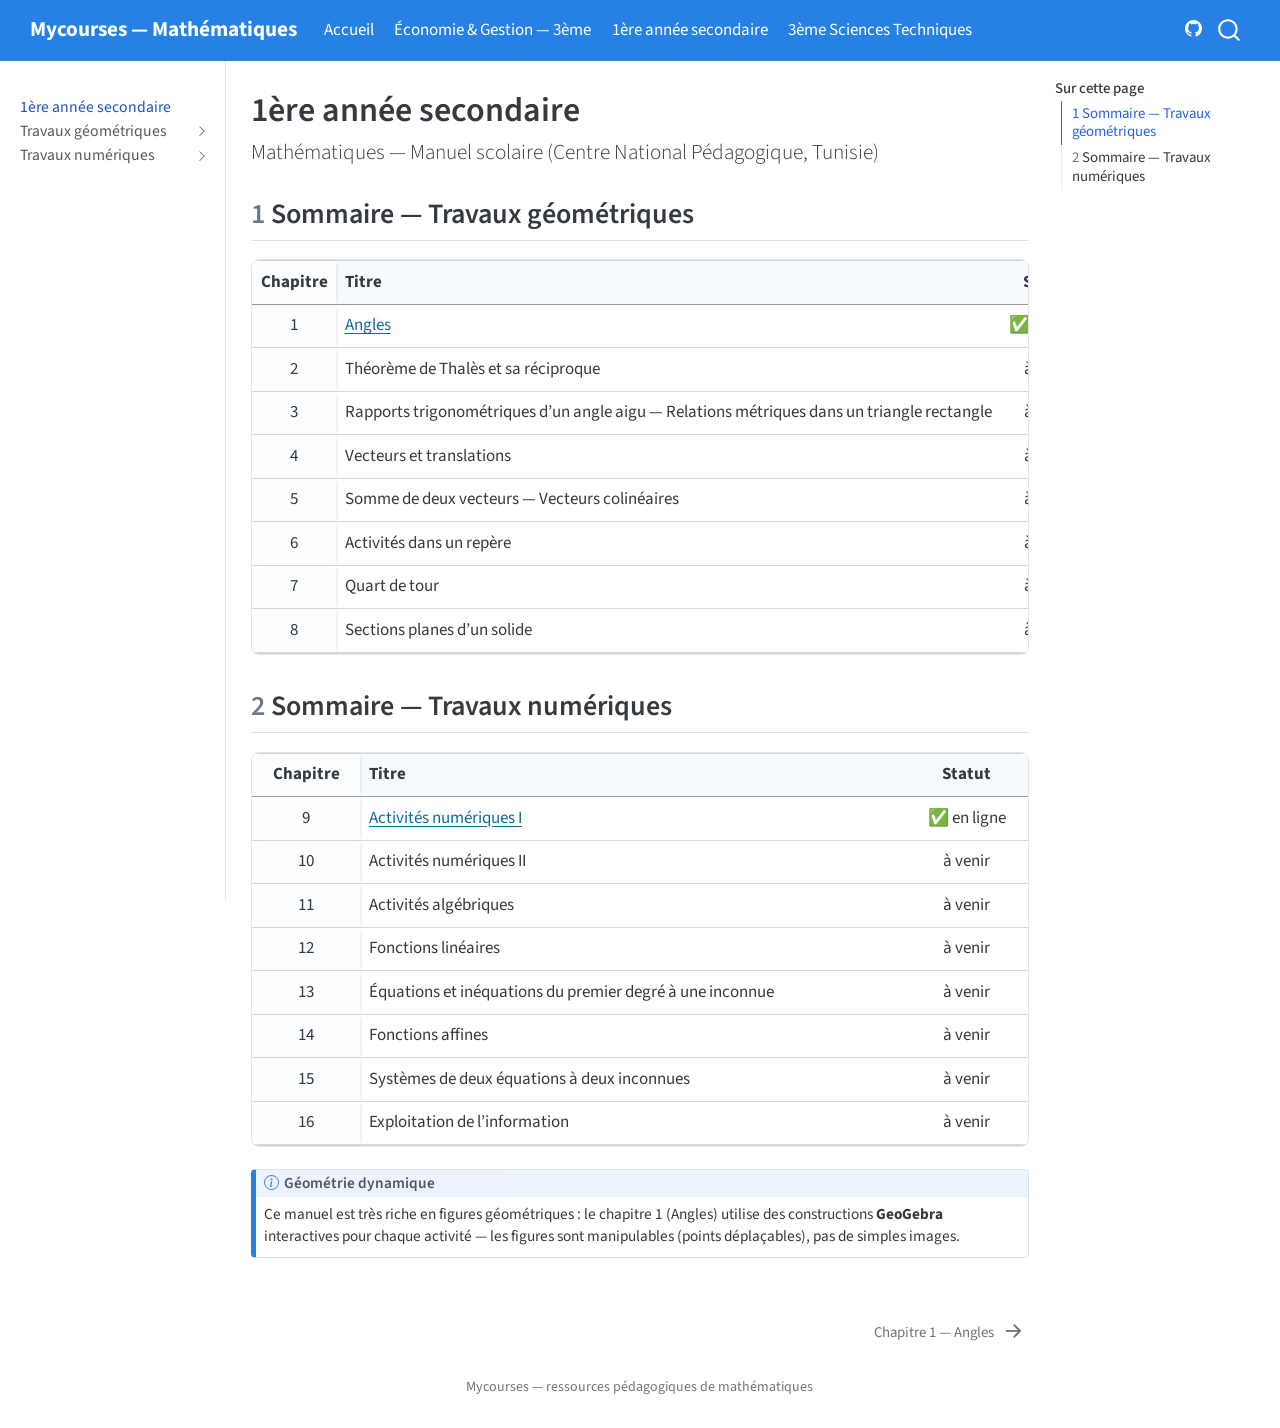
==== commit dde19f79: "Built site for gh-pages" ====
--- a/1ere-annee/index.html
+++ b/1ere-annee/index.html
@@ -161,6 +161,23 @@
 </li>
       </ul>
   </li>
+        <li class="sidebar-item sidebar-item-section">
+      <div class="sidebar-item-container"> 
+            <a class="sidebar-item-text sidebar-link text-start collapsed" data-bs-toggle="collapse" data-bs-target="#quarto-sidebar-section-2" role="navigation" aria-expanded="false">
+ <span class="menu-text">Travaux numériques</span></a>
+          <a class="sidebar-item-toggle text-start collapsed" data-bs-toggle="collapse" data-bs-target="#quarto-sidebar-section-2" role="navigation" aria-expanded="false" aria-label="Basculer la section">
+            <i class="bi bi-chevron-right ms-2"></i>
+          </a> 
+      </div>
+      <ul id="quarto-sidebar-section-2" class="collapse list-unstyled sidebar-section depth1 ">  
+          <li class="sidebar-item">
+  <div class="sidebar-item-container"> 
+  <a href="../1ere-annee/chapitre-09-activites-numeriques-1.html" class="sidebar-item-text sidebar-link">
+ <span class="menu-text">Chapitre 9 — Activités numériques I</span></a>
+  </div>
+</li>
+      </ul>
+  </li>
     </ul>
     </div>
 </nav>
@@ -259,11 +276,6 @@
 <h2 data-number="2" class="anchored" data-anchor-id="sommaire-travaux-numériques"><span class="header-section-number">2</span> Sommaire — Travaux numériques</h2>
 <div class="table-scroll-wrap">
 <table class="caption-top table">
-<colgroup>
-<col style="width: 36%">
-<col style="width: 27%">
-<col style="width: 36%">
-</colgroup>
 <thead>
 <tr class="header">
 <th style="text-align: center;">Chapitre</th>
@@ -274,8 +286,8 @@
 <tbody>
 <tr class="odd">
 <td style="text-align: center;">9</td>
-<td>Activités numériques I</td>
-<td style="text-align: center;">à venir</td>
+<td><a href="../1ere-annee/chapitre-09-activites-numeriques-1.html">Activités numériques I</a></td>
+<td style="text-align: center;">✅ en ligne</td>
 </tr>
 <tr class="even">
 <td style="text-align: center;">10</td>
--- a/styles.css
+++ b/styles.css
@@ -140,11 +140,12 @@
   border-radius: 6px;
   padding: 1.4rem 1.6rem;
   background: #fff;
-  transition: border-color 0.15s ease, box-shadow 0.15s ease;
+  transition: background-color 0.15s ease, border-color 0.15s ease, box-shadow 0.15s ease;
 }
 .manuel-card:hover {
-  border-color: #c3d4de;
-  box-shadow: 0 4px 16px -6px rgba(20, 35, 50, 0.12);
+  background: #eef6fa;
+  border-color: var(--mc-blue);
+  box-shadow: 0 4px 16px -6px rgba(11, 110, 153, 0.22);
 }
 .manuel-card h3 {
   margin-top: 0;
